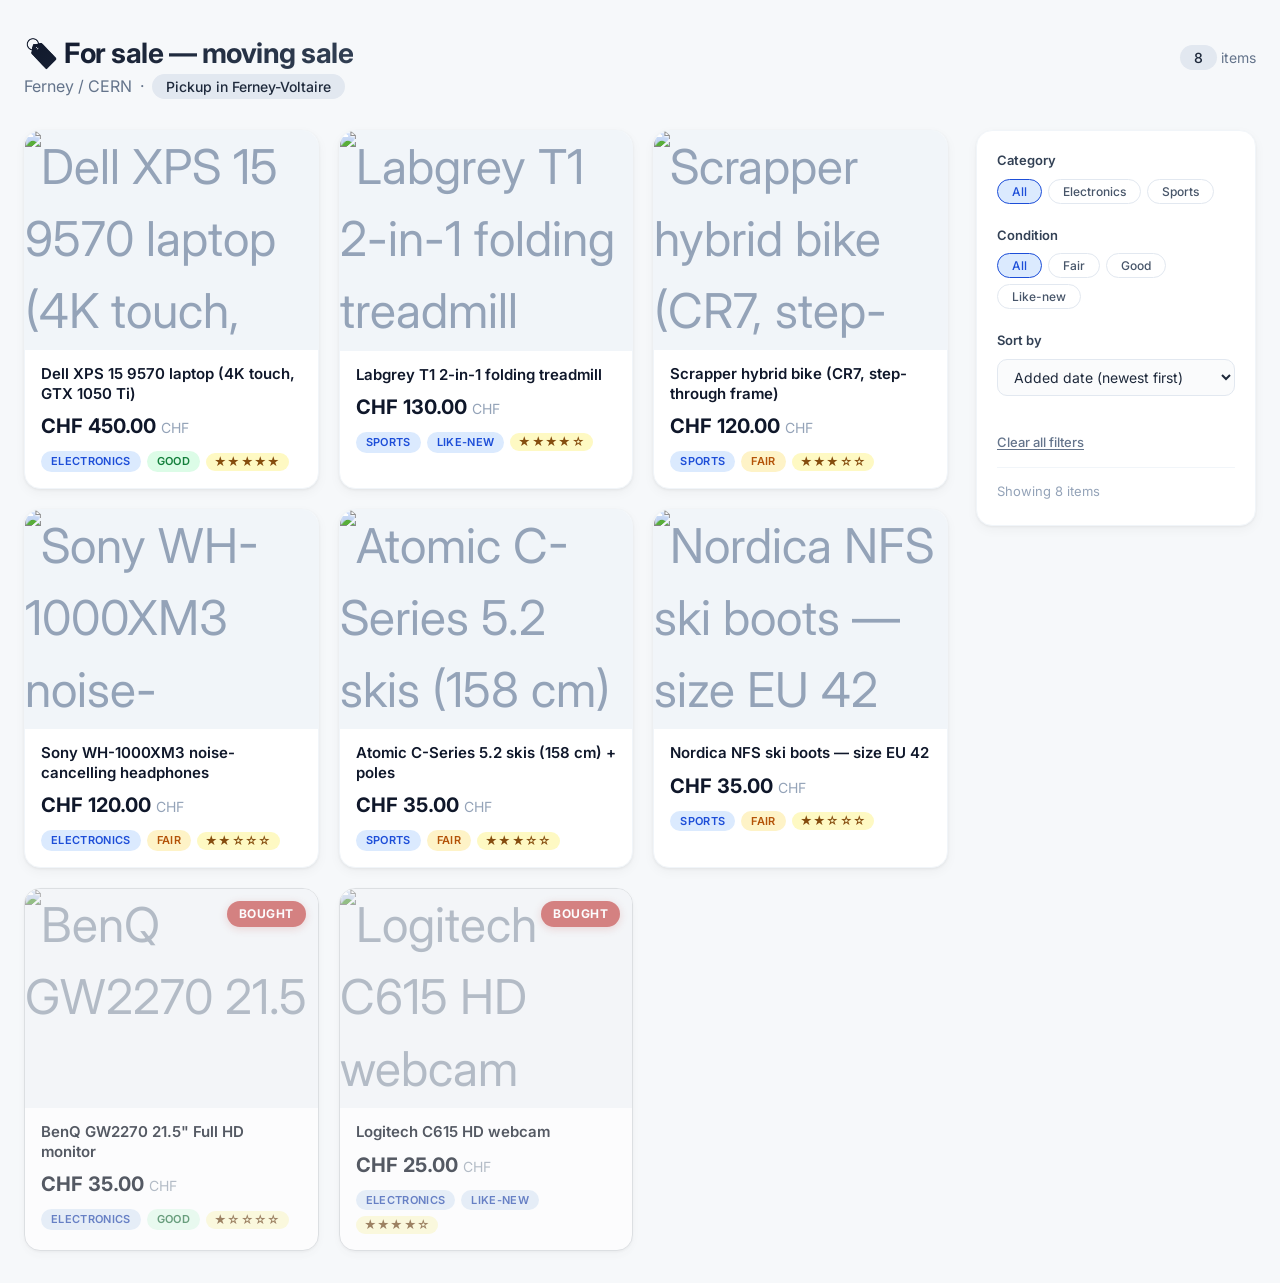
==== index.html @ 1ffac6f4 "Add files via upload" ====
<!DOCTYPE html>
<html lang="en">
<head>
    <meta charset="UTF-8" />
    <meta name="viewport" content="width=device-width, initial-scale=1.0" />
    <title>Moving Sale — Ferney / CERN</title>

    <!-- Google Font -->
    <link rel="preconnect" href="https://fonts.googleapis.com" />
    <link rel="preconnect" href="https://fonts.gstatic.com" crossorigin />
    <link href="https://fonts.googleapis.com/css2?family=Inter:opsz,wght@14..32,400;14..32,500;14..32,600;14..32,700&display=swap" rel="stylesheet" />

    <!-- Styles -->
    <link rel="stylesheet" href="style.css" />
</head>
<body>

    <!-- HEADER -->
    <header class="page-header">
        <div>
            <h1>🏷️ For sale — moving sale</h1>
            <div class="subhead">
                Ferney / CERN &nbsp;·&nbsp; <span>Pickup in Ferney-Voltaire</span>
            </div>
        </div>
        <div class="subhead" style="font-size:14px;">
            <span id="totalCount">0</span> items
        </div>
    </header>

    <!-- MAIN APP -->
    <div class="app">

        <!-- ITEM GRID -->
        <section class="item-grid" id="itemGrid" role="list">
            <!-- rendered by JS -->
        </section>

        <!-- SIDEBAR -->
        <aside class="sidebar" role="complementary">

            <!-- Filter: Category (dynamically populated) -->
            <div class="filter-group">
                <span class="group-label">Category</span>
                <div class="filter-options" id="categoryFilters">
                    <!-- rendered by JS -->
                </div>
            </div>

            <!-- Filter: Condition (dynamically populated) -->
            <div class="filter-group">
                <span class="group-label">Condition</span>
                <div class="filter-options" id="conditionFilters">
                    <!-- rendered by JS -->
                </div>
            </div>

            <!-- Sort -->
            <div class="filter-group sort-group">
                <span class="group-label">Sort by</span>
                <select id="sortSelect">
                    <option value="date-desc">Added date (newest first)</option>
                    <option value="date-asc">Added date (oldest first)</option>
                    <option value="price-asc">Price (low → high)</option>
                    <option value="price-desc">Price (high → low)</option>
                    <option value="priority-desc">Priority (highest first)</option>
                </select>
            </div>

            <button class="clear-filters" id="clearFilters">Clear all filters</button>

            <div class="results-count" id="resultsCount">Showing 0 items</div>
        </aside>
    </div>

    <!-- MODAL -->
    <div class="modal-overlay" id="modalOverlay" role="dialog" aria-modal="true">
        <div class="modal">
            <button class="modal-close" id="modalClose" aria-label="Close details">✕</button>
            <div class="modal-content" id="modalContent">
                <!-- populated by JS -->
            </div>
        </div>
    </div>

    <!-- JavaScript -->
    <script src="app.js"></script>
</body>
</html>
---- style.css ----
/* ----------------------------------------------
   style.css — moving sale catalog
   ---------------------------------------------- */

/* ----- reset & base ----- */
*,
*::before,
*::after {
    box-sizing: border-box;
    margin: 0;
    padding: 0;
}

body {
    font-family: 'Inter', -apple-system, BlinkMacSystemFont, 'Segoe UI', Roboto, sans-serif;
    background: #f6f8fa;
    color: #1e293b;
    padding: 32px 24px;
    line-height: 1.5;
}

/* ----- header ----- */
.page-header {
    max-width: 1400px;
    margin: 0 auto 32px auto;
    display: flex;
    flex-wrap: wrap;
    align-items: baseline;
    justify-content: space-between;
    gap: 12px;
}

.page-header h1 {
    font-size: 28px;
    font-weight: 700;
    letter-spacing: -0.5px;
    background: linear-gradient(135deg, #0f172a, #334155);
    -webkit-background-clip: text;
    -webkit-text-fill-color: transparent;
    background-clip: text;
}

.page-header .subhead {
    font-size: 16px;
    color: #64748b;
    font-weight: 400;
}

.page-header .subhead span {
    background: #e2e8f0;
    padding: 4px 14px;
    border-radius: 20px;
    font-size: 14px;
    font-weight: 500;
    color: #1e293b;
}

/* ----- main layout ----- */
.app {
    max-width: 1400px;
    margin: 0 auto;
    display: grid;
    grid-template-columns: 1fr 280px;
    gap: 28px;
    align-items: start;
}

/* ----- item grid ----- */
.item-grid {
    display: grid;
    grid-template-columns: repeat(auto-fill, minmax(220px, 1fr));
    gap: 20px;
}

/* ----- card ----- */
.item-card {
    background: #ffffff;
    border-radius: 16px;
    box-shadow: 0 1px 3px rgba(0, 0, 0, 0.06), 0 4px 12px rgba(0, 0, 0, 0.04);
    overflow: hidden;
    transition: transform 0.2s ease, box-shadow 0.2s ease, opacity 0.2s ease;
    cursor: pointer;
    display: flex;
    flex-direction: column;
    border: 1px solid #f1f5f9;
    position: relative;
}

.item-card:hover {
    transform: translateY(-4px);
    box-shadow: 0 8px 30px rgba(0, 0, 0, 0.08);
    border-color: #e2e8f0;
}

/* ----- bought state ----- */
.item-card.bought {
    opacity: 0.7;
    border-color: #d1d5db;
    filter: grayscale(0.3);
}

.item-card.bought:hover {
    transform: translateY(-2px);
    box-shadow: 0 4px 12px rgba(0, 0, 0, 0.06);
}

.item-card .bought-badge {
    position: absolute;
    top: 12px;
    right: 12px;
    background: #ef4444;
    color: #fff;
    font-size: 12px;
    font-weight: 700;
    text-transform: uppercase;
    letter-spacing: 0.04em;
    padding: 4px 12px;
    border-radius: 20px;
    box-shadow: 0 2px 8px rgba(239, 68, 68, 0.3);
    z-index: 2;
}

.item-card .card-image {
    width: 100%;
    aspect-ratio: 4 / 3;
    background: #f1f5f9;
    display: flex;
    align-items: center;
    justify-content: center;
    font-size: 48px;
    color: #94a3b8;
    overflow: hidden;
    position: relative;
}

.item-card .card-image img {
    width: 100%;
    height: 100%;
    object-fit: cover;
    display: block;
}

.item-card .card-body {
    padding: 14px 16px 16px 16px;
    flex: 1;
    display: flex;
    flex-direction: column;
    gap: 6px;
}

.item-card .card-title {
    font-size: 15px;
    font-weight: 600;
    line-height: 1.3;
    color: #0f172a;
    display: -webkit-box;
    -webkit-line-clamp: 2;
    -webkit-box-orient: vertical;
    overflow: hidden;
}

.item-card .card-price {
    font-size: 20px;
    font-weight: 700;
    color: #0f172a;
    margin-top: 2px;
}

.item-card .card-price small {
    font-size: 14px;
    font-weight: 400;
    color: #94a3b8;
}

.item-card .card-labels {
    display: flex;
    flex-wrap: wrap;
    gap: 6px;
    margin-top: 4px;
    align-items: center;
}

.item-card .card-labels .label {
    font-size: 11px;
    font-weight: 600;
    text-transform: uppercase;
    letter-spacing: 0.03em;
    padding: 2px 10px;
    border-radius: 20px;
    background: #f1f5f9;
    color: #475569;
}

.item-card .card-labels .label.category {
    background: #dbeafe;
    color: #1d4ed8;
}

.item-card .card-labels .label.condition-good {
    background: #dcfce7;
    color: #15803d;
}

.item-card .card-labels .label.condition-like-new {
    background: #dbeafe;
    color: #1d4ed8;
}

.item-card .card-labels .label.condition-fair {
    background: #fef3c7;
    color: #b45309;
}

.item-card .card-labels .label.priority {
    background: #fef9c3;
    color: #854d0e;
    font-size: 12px;
    padding: 0 8px;
    display: inline-flex;
    align-items: center;
    gap: 2px;
}

/* empty state */
.empty-state {
    grid-column: 1 / -1;
    text-align: center;
    padding: 60px 20px;
    color: #94a3b8;
    font-size: 18px;
}

/* ----- sidebar ----- */
.sidebar {
    background: #ffffff;
    border-radius: 16px;
    padding: 20px 20px 24px;
    box-shadow: 0 1px 3px rgba(0, 0, 0, 0.06), 0 4px 12px rgba(0, 0, 0, 0.04);
    border: 1px solid #f1f5f9;
    position: sticky;
    top: 24px;
}

.sidebar .filter-group {
    margin-bottom: 22px;
}

.sidebar .filter-group:last-child {
    margin-bottom: 0;
}

.sidebar .filter-group .group-label {
    font-size: 13px;
    font-weight: 600;
    color: #334155;
    margin-bottom: 8px;
    display: block;
}

.sidebar .filter-options {
    display: flex;
    flex-wrap: wrap;
    gap: 6px;
}

.sidebar .filter-options .filter-btn {
    font-size: 12px;
    font-weight: 500;
    padding: 4px 14px;
    border-radius: 20px;
    border: 1.5px solid #e2e8f0;
    background: transparent;
    color: #475569;
    cursor: pointer;
    transition: all 0.15s ease;
    font-family: 'Inter', sans-serif;
}

.sidebar .filter-options .filter-btn:hover {
    border-color: #94a3b8;
    background: #f8fafc;
}

.sidebar .filter-options .filter-btn.active {
    border-color: #1d4ed8;
    background: #dbeafe;
    color: #1d4ed8;
}

.sidebar .sort-group select {
    width: 100%;
    padding: 8px 12px;
    border-radius: 10px;
    border: 1.5px solid #e2e8f0;
    background: #fafbfc;
    font-family: 'Inter', sans-serif;
    font-size: 14px;
    color: #1e293b;
    outline: none;
    transition: border-color 0.15s ease;
    cursor: pointer;
    appearance: auto;
}

.sidebar .sort-group select:focus {
    border-color: #1d4ed8;
}

.sidebar .clear-filters {
    margin-top: 16px;
    font-size: 13px;
    font-weight: 500;
    color: #64748b;
    background: none;
    border: none;
    cursor: pointer;
    text-decoration: underline;
    text-underline-offset: 2px;
    font-family: 'Inter', sans-serif;
    transition: color 0.15s ease;
}

.sidebar .clear-filters:hover {
    color: #1e293b;
}

.sidebar .results-count {
    font-size: 13px;
    color: #94a3b8;
    margin-top: 14px;
    padding-top: 14px;
    border-top: 1px solid #f1f5f9;
}

/* ----- modal / detail view ----- */
.modal-overlay {
    position: fixed;
    inset: 0;
    background: rgba(15, 23, 42, 0.6);
    backdrop-filter: blur(4px);
    display: flex;
    align-items: center;
    justify-content: center;
    z-index: 1000;
    padding: 20px;
    opacity: 0;
    visibility: hidden;
    transition: opacity 0.25s ease, visibility 0.25s ease;
}

.modal-overlay.open {
    opacity: 1;
    visibility: visible;
}

.modal {
    background: #ffffff;
    border-radius: 24px;
    max-width: 720px;
    width: 100%;
    max-height: 90vh;
    overflow-y: auto;
    padding: 0;
    box-shadow: 0 25px 60px rgba(0, 0, 0, 0.25);
    transform: scale(0.96) translateY(12px);
    transition: transform 0.25s ease;
}

.modal-overlay.open .modal {
    transform: scale(1) translateY(0);
}

.modal .modal-close {
    position: sticky;
    top: 12px;
    right: 12px;
    float: right;
    background: rgba(255, 255, 255, 0.9);
    backdrop-filter: blur(4px);
    border: none;
    width: 40px;
    height: 40px;
    border-radius: 50%;
    font-size: 22px;
    cursor: pointer;
    color: #1e293b;
    display: flex;
    align-items: center;
    justify-content: center;
    box-shadow: 0 2px 8px rgba(0, 0, 0, 0.08);
    margin: 12px 12px 0 0;
    transition: background 0.15s ease;
    z-index: 10;
    font-family: 'Inter', sans-serif;
}

.modal .modal-close:hover {
    background: #f1f5f9;
}

.modal .modal-content {
    padding: 0 28px 32px 28px;
}

.modal .modal-gallery {
    margin: 0 -28px 20px -28px;
    padding: 0 28px;
}

.modal .modal-gallery .main-image {
    width: 100%;
    aspect-ratio: 16 / 10;
    background: #f1f5f9;
    border-radius: 0 0 12px 12px;
    overflow: hidden;
    display: flex;
    align-items: center;
    justify-content: center;
}

.modal .modal-gallery .main-image img {
    width: 100%;
    height: 100%;
    object-fit: cover;
    display: block;
}

.modal .modal-gallery .thumbnails {
    display: flex;
    gap: 10px;
    margin-top: 14px;
    flex-wrap: wrap;
}

.modal .modal-gallery .thumbnails .thumb {
    width: 72px;
    height: 54px;
    border-radius: 8px;
    overflow: hidden;
    cursor: pointer;
    border: 2px solid transparent;
    transition: border-color 0.15s ease, opacity 0.15s ease;
    opacity: 0.6;
    background: #f1f5f9;
    flex-shrink: 0;
}

.modal .modal-gallery .thumbnails .thumb:hover {
    opacity: 0.9;
}

.modal .modal-gallery .thumbnails .thumb.active {
    border-color: #1d4ed8;
    opacity: 1;
}

.modal .modal-gallery .thumbnails .thumb img {
    width: 100%;
    height: 100%;
    object-fit: cover;
    display: block;
}

.modal .modal-title {
    font-size: 24px;
    font-weight: 700;
    color: #0f172a;
    margin-bottom: 6px;
    line-height: 1.2;
}

.modal .modal-price {
    font-size: 28px;
    font-weight: 700;
    color: #0f172a;
    margin-bottom: 8px;
}

.modal .modal-price small {
    font-size: 16px;
    font-weight: 400;
    color: #94a3b8;
}

.modal .modal-meta {
    display: flex;
    flex-wrap: wrap;
    gap: 8px;
    margin-bottom: 16px;
}

.modal .modal-meta .label {
    font-size: 12px;
    font-weight: 600;
    text-transform: uppercase;
    letter-spacing: 0.03em;
    padding: 3px 14px;
    border-radius: 20px;
    background: #f1f5f9;
    color: #475569;
}

.modal .modal-meta .label.category {
    background: #dbeafe;
    color: #1d4ed8;
}

.modal .modal-meta .label.condition-good {
    background: #dcfce7;
    color: #15803d;
}

.modal .modal-meta .label.condition-like-new {
    background: #dbeafe;
    color: #1d4ed8;
}

.modal .modal-meta .label.condition-fair {
    background: #fef3c7;
    color: #b45309;
}

.modal .modal-meta .label.priority {
    background: #fef9c3;
    color: #854d0e;
}

.modal .modal-meta .label.bought-status {
    background: #fee2e2;
    color: #b91c1c;
    text-transform: uppercase;
    font-weight: 700;
}

.modal .modal-description {
    font-size: 15px;
    color: #334155;
    line-height: 1.7;
    margin-bottom: 18px;
    padding: 16px 20px;
    background: #f8fafc;
    border-radius: 12px;
    border-left: 3px solid #dbeafe;
}

/* Style links within description */
.modal .modal-description a {
    color: #1d4ed8;
    text-decoration: underline;
    text-underline-offset: 2px;
    font-weight: 500;
}
.modal .modal-description a:hover {
    color: #1e40af;
}

/* ----- legacy product link (kept for backwards compatibility) ----- */
.modal .modal-link {
    margin-top: 4px;
}

.modal .modal-link a {
    display: inline-flex;
    align-items: center;
    gap: 6px;
    font-size: 15px;
    font-weight: 500;
    color: #1d4ed8;
    text-decoration: none;
    padding: 8px 20px;
    border-radius: 10px;
    background: #eff6ff;
    transition: background 0.15s ease, color 0.15s ease;
}

.modal .modal-link a:hover {
    background: #dbeafe;
    color: #1e40af;
}

.modal .modal-link a svg {
    width: 18px;
    height: 18px;
}

/* ----- responsive ----- */
@media (max-width: 1024px) {
    .app {
        grid-template-columns: 1fr 240px;
        gap: 20px;
    }
}

@media (max-width: 820px) {
    .app {
        grid-template-columns: 1fr;
        gap: 24px;
    }

    .sidebar {
        position: static;
        display: grid;
        grid-template-columns: 1fr 1fr;
        gap: 16px 24px;
        padding: 16px 20px;
    }

    .sidebar .filter-group {
        margin-bottom: 0;
    }

    .sidebar .clear-filters {
        margin-top: 0;
        padding-top: 0;
        border: none;
        align-self: center;
    }

    .sidebar .results-count {
        margin-top: 0;
        padding-top: 0;
        border: none;
        align-self: center;
        text-align: right;
    }

    .item-grid {
        grid-template-columns: repeat(auto-fill, minmax(180px, 1fr));
        gap: 16px;
    }
}

@media (max-width: 500px) {
    body {
        padding: 16px 12px;
    }

    .page-header h1 {
        font-size: 22px;
    }

    .page-header .subhead {
        font-size: 14px;
    }

    .sidebar {
        grid-template-columns: 1fr;
        gap: 12px;
    }

    .sidebar .results-count {
        text-align: left;
    }

    .item-grid {
        grid-template-columns: 1fr 1fr;
        gap: 12px;
    }

    .item-card .card-body {
        padding: 10px 12px 12px;
    }

    .item-card .card-title {
        font-size: 13px;
    }

    .item-card .card-price {
        font-size: 17px;
    }

    .modal .modal-content {
        padding: 0 16px 24px 16px;
    }

    .modal .modal-gallery {
        margin: 0 -16px 16px -16px;
        padding: 0 16px;
    }

    .modal .modal-title {
        font-size: 20px;
    }
}

/* scrollbar styling */
.modal::-webkit-scrollbar {
    width: 6px;
}

.modal::-webkit-scrollbar-track {
    background: transparent;
}

.modal::-webkit-scrollbar-thumb {
    background: #cbd5e1;
    border-radius: 8px;
}

.modal::-webkit-scrollbar-thumb:hover {
    background: #94a3b8;
}
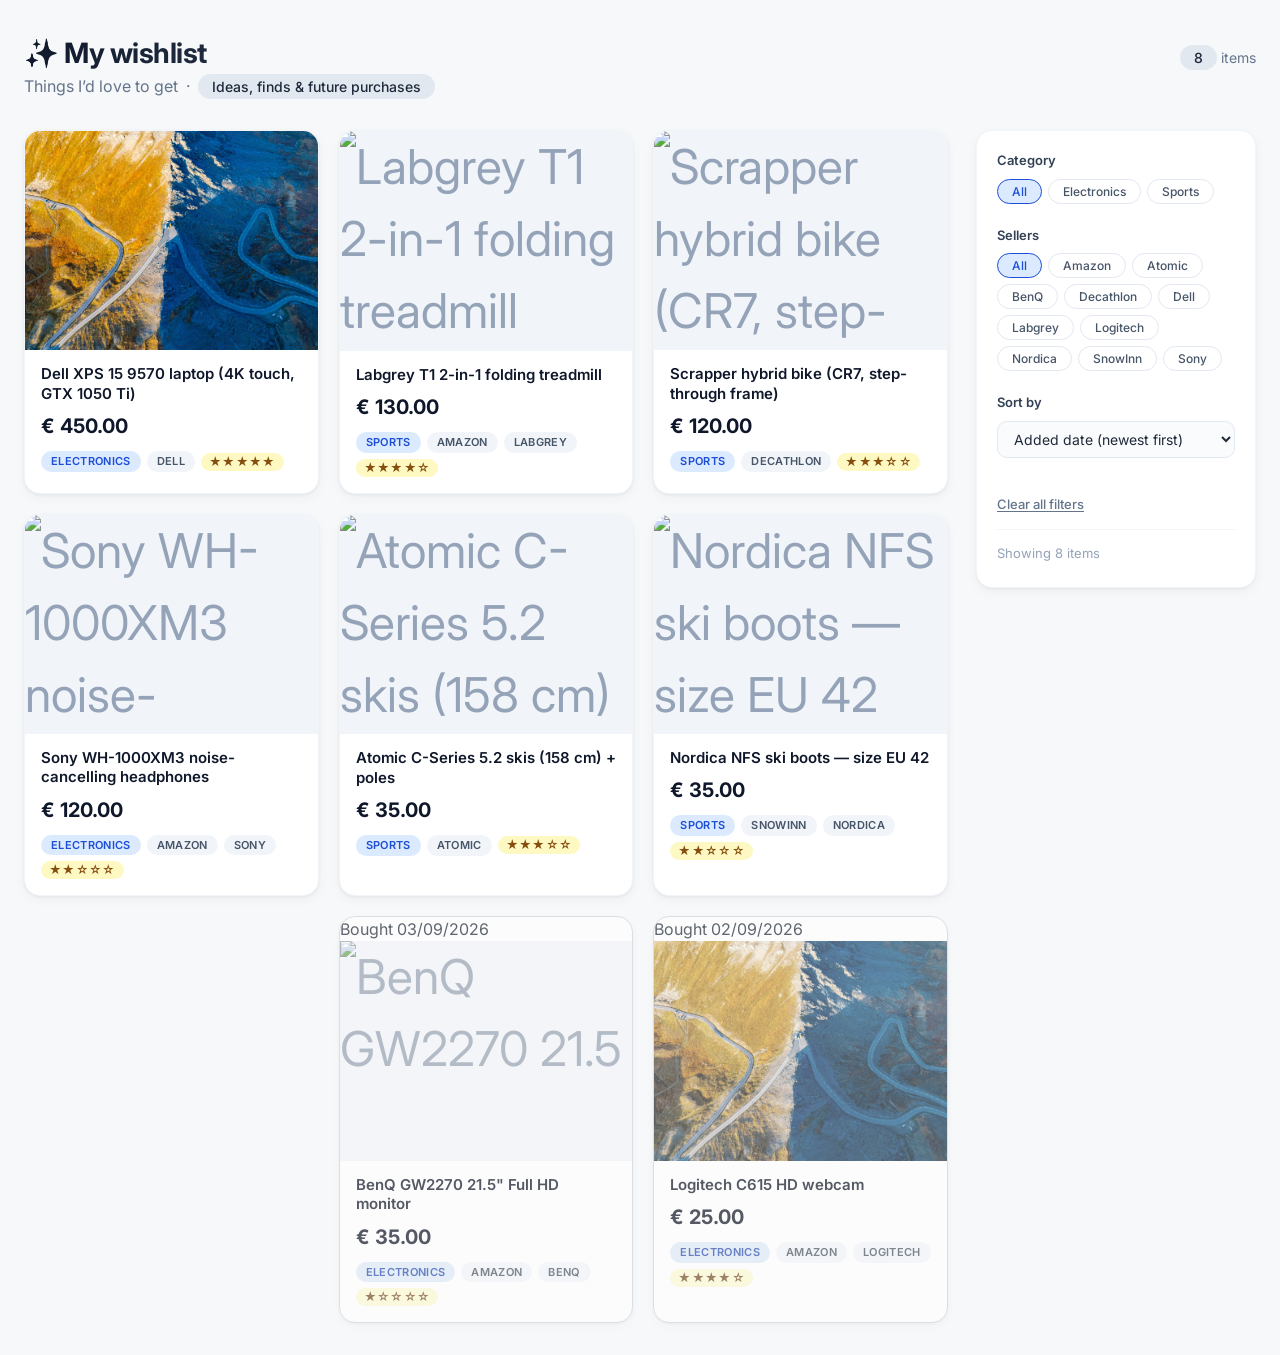
==== commit 2baa20cf: "Update index.html" ====
--- a/index.html
+++ b/index.html
@@ -3,7 +3,7 @@
 <head>
     <meta charset="UTF-8" />
     <meta name="viewport" content="width=device-width, initial-scale=1.0" />
-    <title>Moving Sale — Ferney / CERN</title>
+    <title>My Wishlist</title>
 
     <!-- Google Font -->
     <link rel="preconnect" href="https://fonts.googleapis.com" />
@@ -18,9 +18,9 @@
     <!-- HEADER -->
     <header class="page-header">
         <div>
-            <h1>🏷️ For sale — moving sale</h1>
+            <h1>✨ My wishlist</h1>
             <div class="subhead">
-                Ferney / CERN &nbsp;·&nbsp; <span>Pickup in Ferney-Voltaire</span>
+                Things I’d love to get &nbsp;·&nbsp; <span>Ideas, finds &amp; future purchases</span>
             </div>
         </div>
         <div class="subhead" style="font-size:14px;">
@@ -47,10 +47,10 @@
                 </div>
             </div>
 
-            <!-- Filter: Condition (dynamically populated) -->
+            <!-- Filter: Sellers (dynamically populated) -->
             <div class="filter-group">
-                <span class="group-label">Condition</span>
-                <div class="filter-options" id="conditionFilters">
+                <span class="group-label">Sellers</span>
+                <div class="filter-options" id="sellerFilters">
                     <!-- rendered by JS -->
                 </div>
             </div>
@@ -86,4 +86,4 @@
     <!-- JavaScript -->
     <script src="app.js"></script>
 </body>
-</html>+</html>
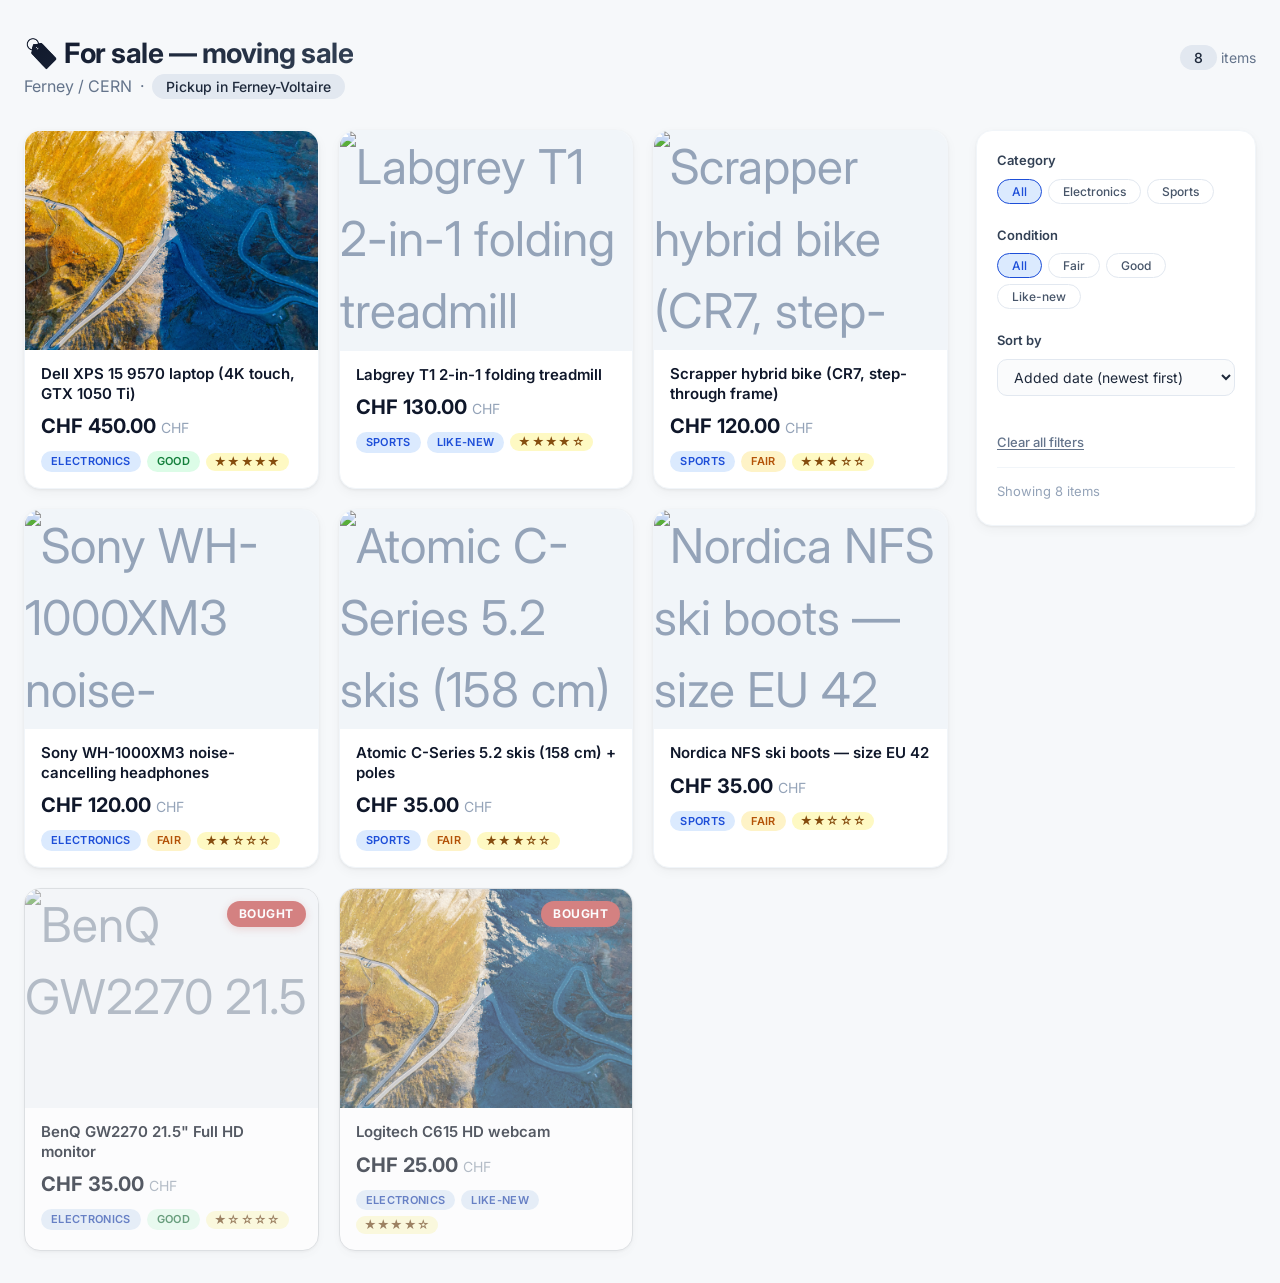
==== commit 1d9fe451: "initial push" ====
--- a/index.html
+++ b/index.html
@@ -3,7 +3,7 @@
 <head>
     <meta charset="UTF-8" />
     <meta name="viewport" content="width=device-width, initial-scale=1.0" />
-    <title>My Wishlist</title>
+    <title>Moving Sale — Ferney / CERN</title>
 
     <!-- Google Font -->
     <link rel="preconnect" href="https://fonts.googleapis.com" />
@@ -18,9 +18,9 @@
     <!-- HEADER -->
     <header class="page-header">
         <div>
-            <h1>✨ My wishlist</h1>
+            <h1>🏷️ For sale — moving sale</h1>
             <div class="subhead">
-                Things I’d love to get &nbsp;·&nbsp; <span>Ideas, finds &amp; future purchases</span>
+                Ferney / CERN &nbsp;·&nbsp; <span>Pickup in Ferney-Voltaire</span>
             </div>
         </div>
         <div class="subhead" style="font-size:14px;">
@@ -47,10 +47,10 @@
                 </div>
             </div>
 
-            <!-- Filter: Sellers (dynamically populated) -->
+            <!-- Filter: Condition (dynamically populated) -->
             <div class="filter-group">
-                <span class="group-label">Sellers</span>
-                <div class="filter-options" id="sellerFilters">
+                <span class="group-label">Condition</span>
+                <div class="filter-options" id="conditionFilters">
                     <!-- rendered by JS -->
                 </div>
             </div>
@@ -86,4 +86,4 @@
     <!-- JavaScript -->
     <script src="app.js"></script>
 </body>
-</html>
+</html>
